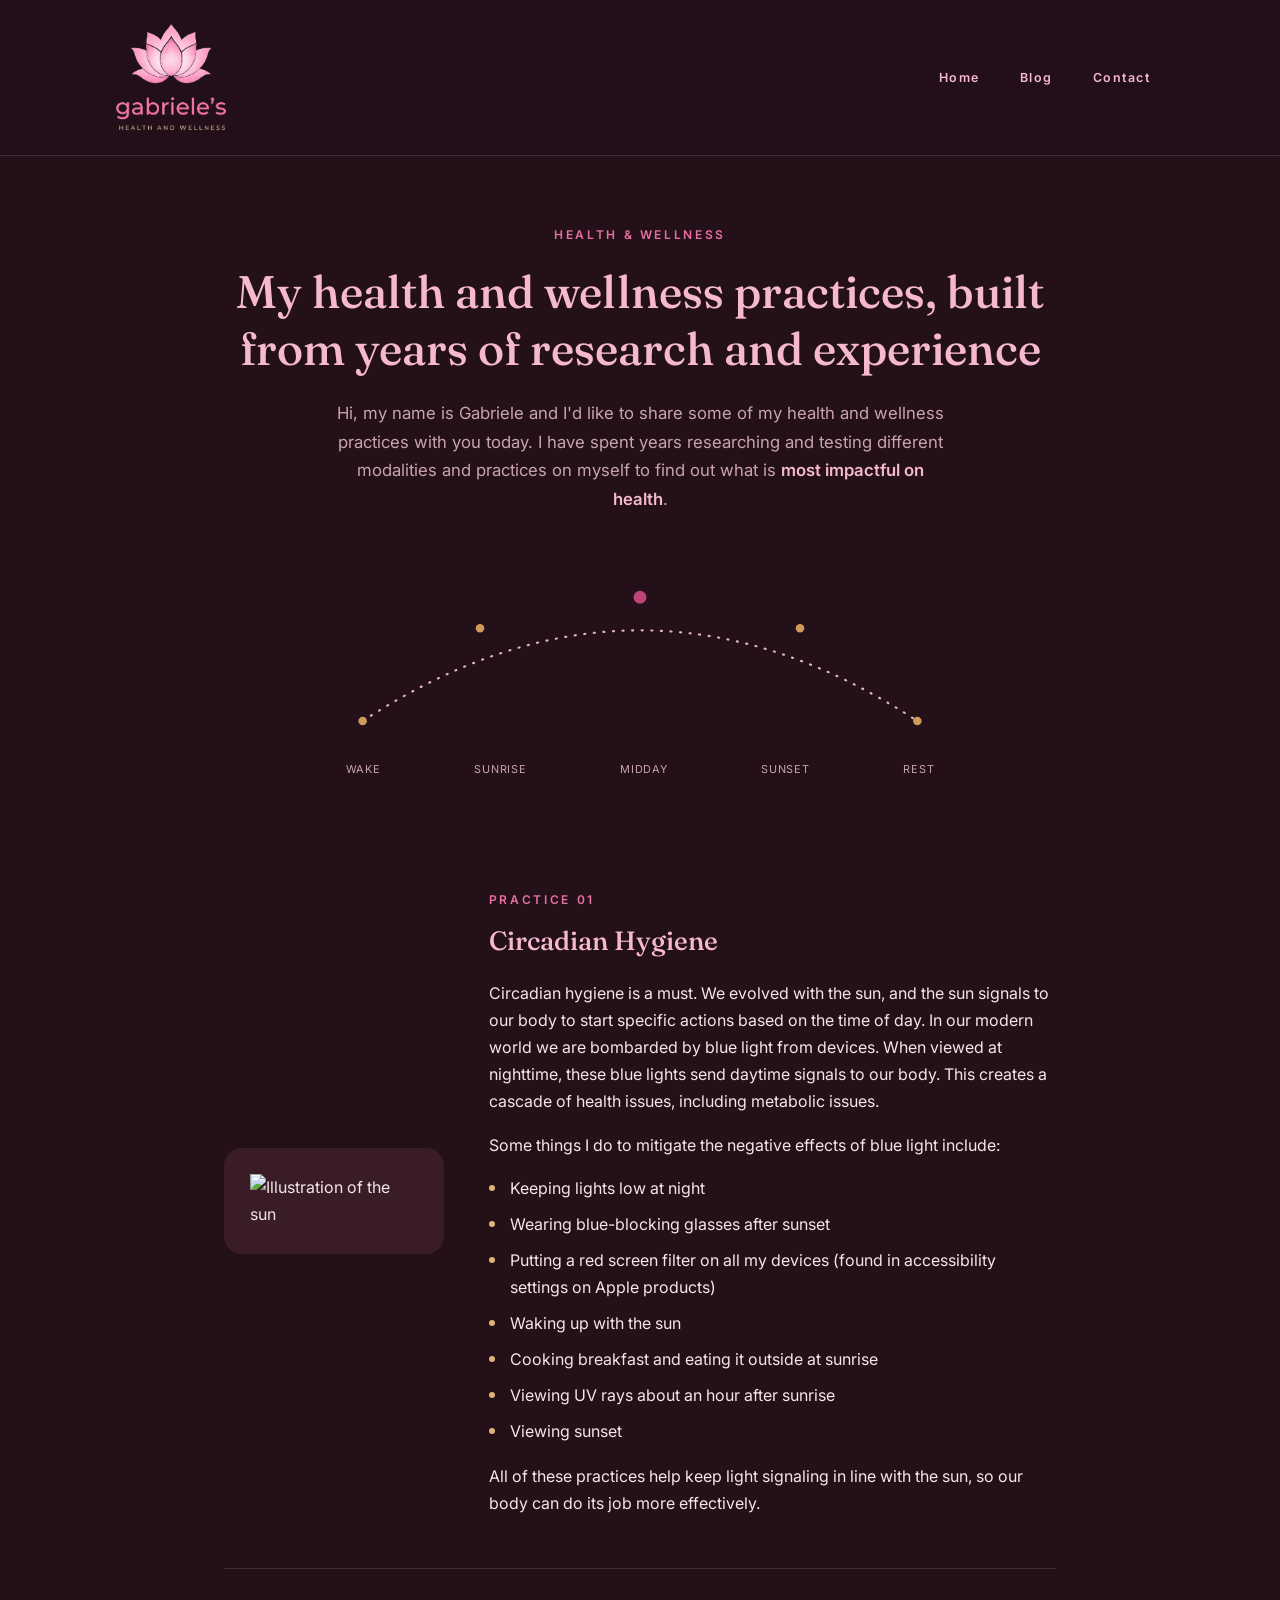
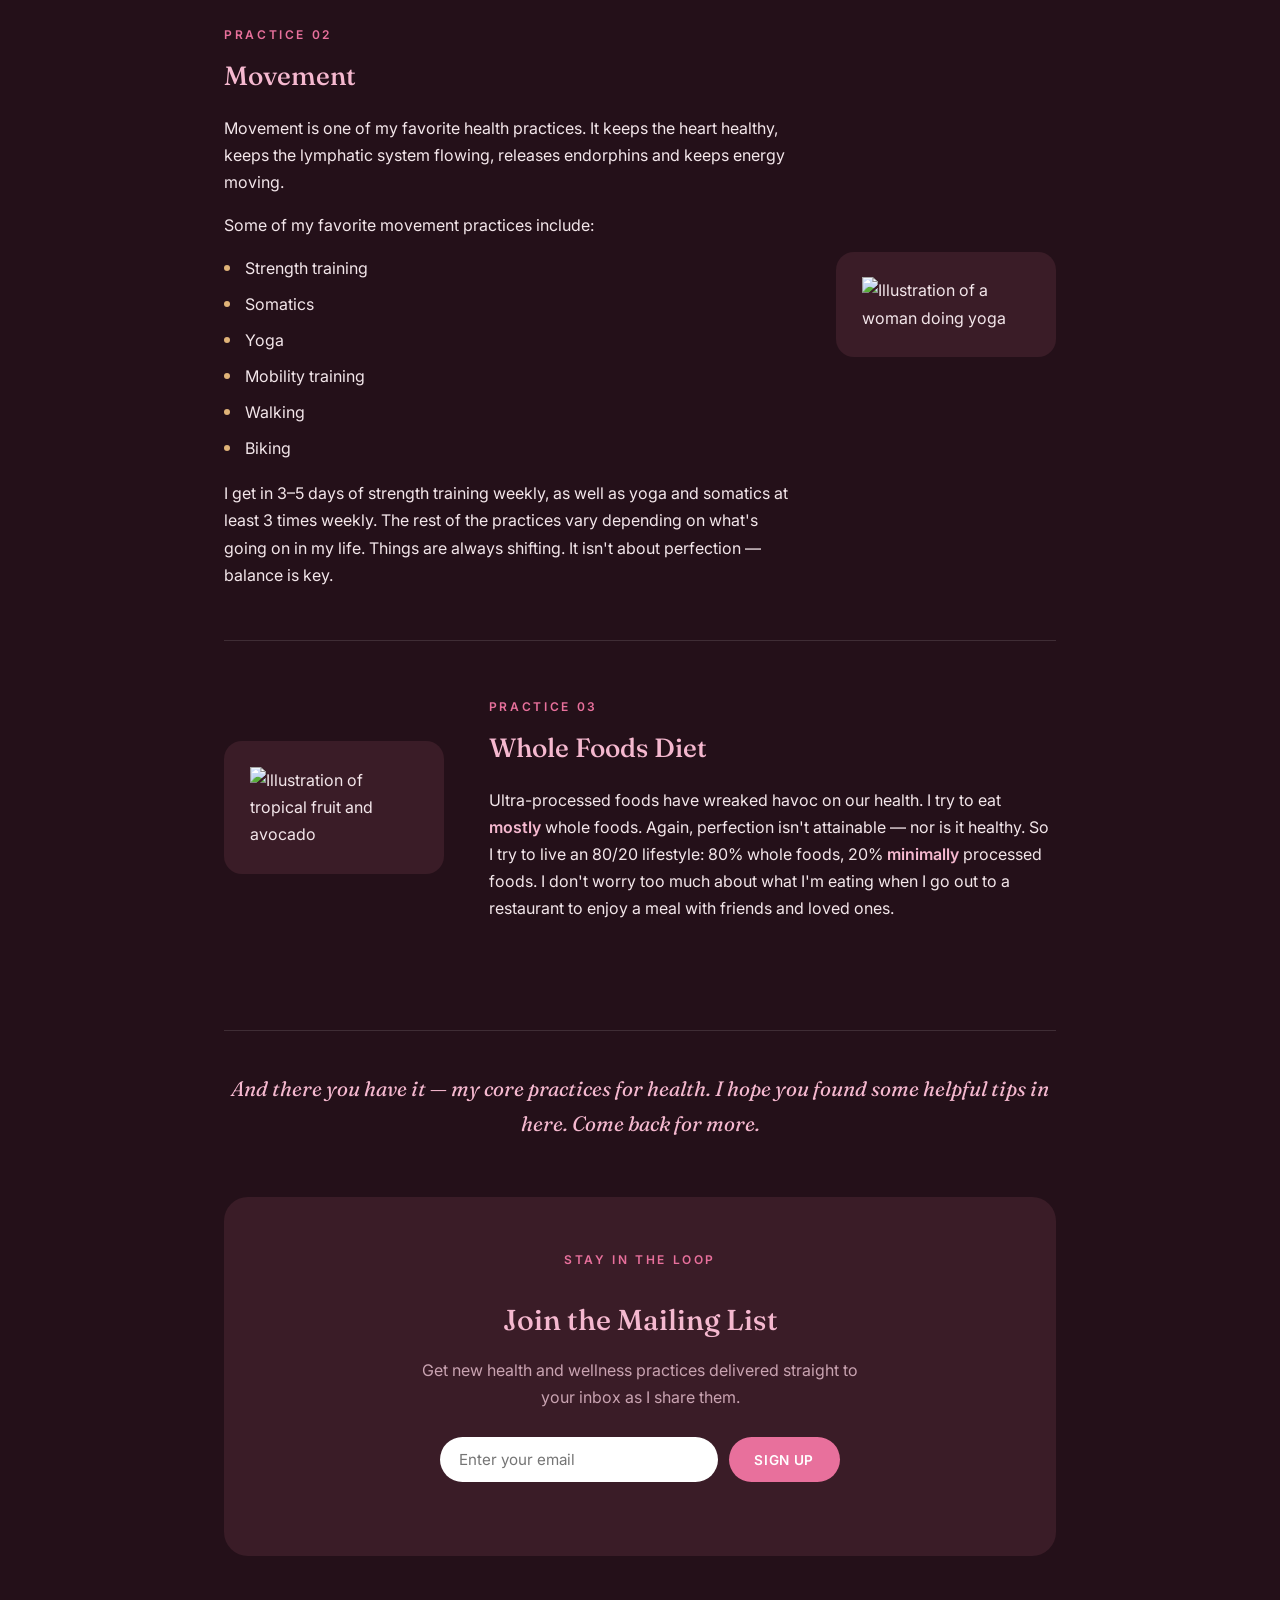
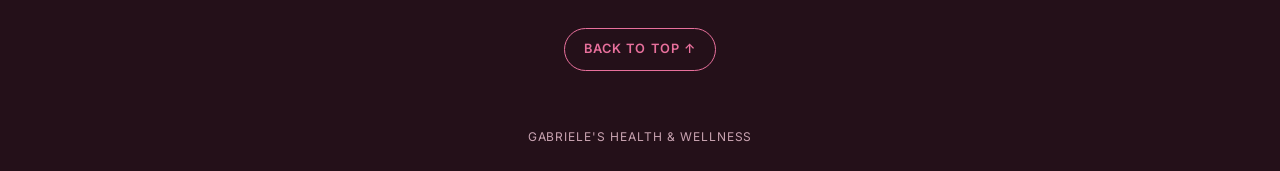
==== index.html @ 7db62a82 "initial commit" ====
<!DOCTYPE html>
<html lang="en">

<head>
    <title>Gabriele's Health &amp; Wellness</title>
    <link rel="stylesheet" href="css/styles.css">
</head>

<body>

    <header>
        <div class="header-inner">
            <img src="images/gabrieles-logo-final.png" alt="Gabriele's Health & Wellness"
                class="logo" />
            <nav>
                <ul>
                    <li><a href="index.html">Home</a></li>
                    <li><a href="blog.html">Blog</a></li>
                    <li><a href="mailto:gabrielemilan711@gmail.com">Contact</a></li>
                </ul>
            </nav>
        </div>
    </header>

    <main id="top"> 
        <div class="intro">
            <span class="eyebrow">Health &amp; Wellness</span>
            <h1>My health and wellness practices, built from years of research and experience</h1>
            <p>Hi, my name is Gabriele and I'd like to share some of my health and wellness practices with you today. I
                have spent years researching and testing different modalities and practices on myself to find out what
                is <span class="signature-line">most impactful on health</span>.</p>
        </div>

        <div class="arc-wrap">
            <svg viewBox="0 0 600 180" xmlns="http://www.w3.org/2000/svg" role="img"
                aria-label="Illustration of the sun's arc through a day, marking wake, sunrise viewing, midday and sunset">
                <path d="M 40 150 Q 300 -20 560 150" fill="none" stroke="#e3b3c5" stroke-width="2"
                    stroke-dasharray="1 8" stroke-linecap="round" />
                <circle cx="40" cy="150" r="4" fill="#cf9a5c" />
                <circle cx="150" cy="63" r="4" fill="#cf9a5c" />
                <circle cx="300" cy="34" r="6" fill="#bf4577" />
                <circle cx="450" cy="63" r="4" fill="#cf9a5c" />
                <circle cx="560" cy="150" r="4" fill="#cf9a5c" />
            </svg>
            <div class="arc-caption">
                <span>Wake</span>
                <span>Sunrise</span>
                <span>Midday</span>
                <span>Sunset</span>
                <span>Rest</span>
            </div>
        </div>

        <section class="practice">
            <div class="practice-media">
                <img src="https://i.postimg.cc/rsNMC6wS/circadian-sun.png" alt="Illustration of the sun" />
            </div>
            <div class="practice-body">
                <span class="eyebrow">Practice 01</span>
                <h2>Circadian Hygiene</h2>
                <p>Circadian hygiene is a must. We evolved with the sun, and the sun signals to our body to start
                    specific actions based on the time of day. In our modern world we are bombarded by blue light from
                    devices. When viewed at nighttime, these blue lights send daytime signals to our body. This creates
                    a cascade of health issues, including metabolic issues.</p>
                <p>Some things I do to mitigate the negative effects of blue light include:</p>
                <ul>
                    <li>Keeping lights low at night</li>
                    <li>Wearing blue-blocking glasses after sunset</li>
                    <li>Putting a red screen filter on all my devices (found in accessibility settings on Apple
                        products)</li>
                    <li>Waking up with the sun</li>
                    <li>Cooking breakfast and eating it outside at sunrise</li>
                    <li>Viewing UV rays about an hour after sunrise</li>
                    <li>Viewing sunset</li>
                </ul>
                <p>All of these practices help keep light signaling in line with the sun, so our body can do its job
                    more effectively.</p>
            </div>
        </section>

        <section class="practice reverse">
            <div class="practice-media">
                <img src="https://i.postimg.cc/9QJX1N1k/yoga-(2).png" alt="Illustration of a woman doing yoga" />
            </div>
            <div class="practice-body">
                <span class="eyebrow">Practice 02</span>
                <h2>Movement</h2>
                <p>Movement is one of my favorite health practices. It keeps the heart healthy, keeps the lymphatic
                    system flowing, releases endorphins and keeps energy moving.</p>
                <p>Some of my favorite movement practices include:</p>
                <ul>
                    <li>Strength training</li>
                    <li>Somatics</li>
                    <li>Yoga</li>
                    <li>Mobility training</li>
                    <li>Walking</li>
                    <li>Biking</li>
                </ul>
                <p>I get in 3–5 days of strength training weekly, as well as yoga and somatics at least 3 times weekly.
                    The rest of the practices vary depending on what's going on in my life. Things are always shifting.
                    It isn't about perfection — balance is key.</p>
            </div>
        </section>

        <section class="practice">
            <div class="practice-media">
                <img src="https://i.postimg.cc/LXr8LYv4/fruit.png" alt="Illustration of tropical fruit and avocado" />
            </div>
            <div class="practice-body">
                <span class="eyebrow">Practice 03</span>
                <h2>Whole Foods Diet</h2>
                <p>Ultra-processed foods have wreaked havoc on our health. I try to eat <span class="bold">mostly</span>
                    whole foods. Again, perfection isn't attainable — nor is it healthy. So I try to live an 80/20
                    lifestyle: 80% whole foods, 20% <span class="bold">minimally</span> processed foods. I don't worry
                    too much about what I'm eating when I go out to a restaurant to enjoy a meal with friends and loved
                    ones.</p>
            </div>
        </section>

        <p class="headfoot">And there you have it — my core practices for health. I hope you found some helpful tips in
            here. Come back for more.</p>

            <section class="mailing-list">
                <span class="eyebrow">Stay in the Loop</span>
                <h2>Join the Mailing List</h2>
                <p>Get new health and wellness practices delivered straight to your inbox as I share them.</p>
            
                <form id="mailing-list-form" class="mailing-form">
                    <label for="mailing-email" class="sr-only">Email address</label>
                    <input type="email" id="mailing-email" name="email" placeholder="Enter your email" required />
                    <button type="submit">Sign Up</button>
                </form>
            
                <p id="mailing-list-message" class="mailing-message"></p>
            </section>
    </main>

    <a href="#top" class="back-to-top">Back to top ↑</a>

    <footer class="site-footer">
        Gabriele's Health &amp; Wellness
    </footer>
<script src="js/custom-index.js"></script>
</body>

</html>
---- css/styles.css ----
@import url('https://fonts.googleapis.com/css2?family=Fraunces:ital,opsz,wght@0,9..144,300;0,9..144,400;0,9..144,500;0,9..144,600;1,9..144,400&family=Inter:wght@400;500;600&display=swap');

:root {
  --cream:   #241019;
  --blush:   #3a1c27;
  --rose:    #e8709c;
  --rose-deep: #f5b8cf;
  --ink:     #f3e6ea;
  --ink-soft:#c9a3b1;
  --gold:    #e0b378;
  --line:    rgba(255,255,255,0.12);
  --max-w:   880px;
}

*{ 
  box-sizing: border-box; 
}

html { 
  scroll-behavior: smooth; 
}

body {
  margin: 0;
  background: var(--cream);
  color: var(--ink);
  font-family: 'Inter', sans-serif;
  line-height: 1.7;
  -webkit-font-smoothing: antialiased;
}

h1, h2, h3 {
  font-family: 'Fraunces', serif;
  color: var(--rose-deep);
  margin: 0;
}

a { 
  color: inherit; 
}

img { 
  max-width: 100%; 
  display: block; 
}

header {
  position: sticky;
  top: 0;
  z-index: 50;
  background: rgba(36,16,25,0.92);
  backdrop-filter: blur(10px);
  border-bottom: 1px solid var(--line);
}

.header-inner {
  max-width: 1100px;
  margin:0 auto;
  padding: 1.4rem 1.5rem;
  display: flex;
  align-items: center;
  justify-content: space-between;
  gap: 1rem;
}

.logo {
  max-height: 110px;
  width: auto;
}

nav ul {
  display: flex;
  gap: 0.5rem;
  list-style: none;
  margin: 0;
  padding: 0;
}

nav a {
  display: inline-block;
  text-decoration: none;
  color: var(--rose-deep);
  font-size: 0.78rem;
  font-weight: 600;
  letter-spacing: 0.12em;
  padding: 0.55rem 1rem;
  border-radius: 999px;
  transition: background 0.2s ease, color 0.2s ease;
}

nav a:hover {
  background: var(--rose);
  color: #fff;
}

main {
  max-width: var(--max-w);
  margin: 0 auto;
  padding: 4rem 1.5rem 2rem;
}

.intro { 
  text-align: center; 
  margin-bottom: 2.5rem; 
}

.eyebrow {
  display: inline-block;
  font-size: 0.75rem;
  font-weight: 600;
  letter-spacing: 0.22em;
  text-transform: uppercase;
  color: var(--rose);
  margin-bottom: 1.1rem;
}

.intro h1 {
  font-size: clamp(2rem, 4.4vw, 2.85rem);
  font-weight: 500;
  line-height: 1.25;
  max-width: 34ch;
  margin: 0 auto 1.4rem;
}

.intro p {
  max-width: 56ch;
  margin: 0 auto;
  color: var(--ink-soft);
  font-size: 1.05rem;
}

.intro .signature-line {
  color: var(--rose-deep);
  font-weight: 600;
}

.arc-wrap {
  margin: 3rem auto 3.5rem;
  max-width: 640px;
}

.arc-wrap svg { 
  width: 100%; 
  height: auto; 
  display: block; 
}

.arc-caption {
  display: flex;
  justify-content: space-between;
  font-size: 0.68rem;
  letter-spacing: 0.08em;
  text-transform: uppercase;
  color: var(--ink-soft);
  margin-top: 0.4rem;
  padding: 0 4%;
}

.practice {
  display: grid;
  grid-template-columns: 220px 1fr;
  gap: 2.8rem;
  align-items: center;
  padding: 3.2rem 0;
  border-top: 1px solid var(--line);
}

.practice:first-of-type { 
  border-top: none; 
}

.practice.reverse {
  grid-template-columns: 1fr 220px;
}

.practice.reverse .practice-media { 
  order: 2; 
}

.practice.reverse .practice-body { 
  order: 1; 
}

.practice-media {
  background: var(--blush);
  border-radius: 18px;
  padding: 1.6rem;
}

.practice-media img {
  width: 100%;
  height: auto;
}

.practice-body .eyebrow { 
  margin-bottom: 0.5rem; 
}

.practice h2 {
  font-size: 1.65rem;
  font-weight: 500;
  margin-bottom: 1rem;
}

.practice p { 
  margin: 0 0 1rem; 
  color:var(--ink); 
}

.practice p:last-child { 
  margin-bottom:0; 
}

.practice ul {
  margin: 0 0 1.1rem;
  padding-left: 0;
  list-style: none;
}

.practice li {
  position: relative;
  padding-left: 1.3rem;
  margin-bottom: 0.55rem;
}

.practice li::before {
  content: "";
  position: absolute;
  left: 0;
  top: 0.62em;
  width: 6px;
  height: 6px;
  border-radius: 50%;
  background: var(--gold);
}

.bold { 
  font-weight: 600; 
  color: var(--rose-deep); 
}

.headfoot {
  text-align: center;
  margin: 3.5rem 0 1rem;
  padding-top: 2.5rem;
  border-top: 1px solid var(--line);
  font-family: 'Fraunces', serif;
  font-style: italic;
  font-size: 1.3rem;
  color: var(--rose-deep);
}

footer.site-footer {
  text-align: center;
  padding: 1.5rem;
  font-size: 0.75rem;
  letter-spacing: 0.08em;
  text-transform: uppercase;
  color: var(--ink-soft);
}

@media (max-width: 680px) {
  .header-inner { 
    flex-direction: column; 
    gap: 0.5rem; 
    padding: 1rem 1rem 0.7rem; 
  }
  nav ul { 
    gap: 0.2rem; 
  } 

  nav a { 
    padding: 0.45rem 0.7rem; 
    font-size: 0.7rem; 
  }

  .logo { 
    max-height: 78px; 
  }

  main { 
    padding: 2.5rem 1.25rem 1rem; 
  }

  .practice,
  .practice.reverse {
    grid-template-columns: 1fr;
  }

  .practice.reverse .practice-media,
  .practice.reverse .practice-body { 
    order: initial; 
  }

  .practice-media { 
    max-width: 220px; 
    margin:0 auto; 
  }
}

.mailing-list{
  text-align:center;
  background:var(--blush);
  border-radius:24px;
  padding:3rem 2rem;
  margin:3.5rem 0 2.5rem;
}

.mailing-list h2{
  font-size:1.8rem;
  font-weight:500;
  margin:0.5rem 0 0.75rem;
}

.mailing-list p{
  color:var(--ink-soft);
  max-width:46ch;
  margin:0 auto 1.6rem;
}

.mailing-form{
  display:flex;
  justify-content:center;
  gap:0.7rem;
  flex-wrap:wrap;
}

.mailing-form input[type="email"]{
  font-family:'Inter', sans-serif;
  font-size:0.95rem;
  padding:0.75rem 1.1rem;
  border:1px solid var(--line);
  border-radius:999px;
  background:#fff;
  color:var(--ink);
  min-width:260px;
}

.mailing-form input[type="email"]:focus{
  outline:2px solid var(--rose);
  outline-offset:2px;
}

.mailing-form button{
  font-family:'Inter', sans-serif;
  font-size:0.85rem;
  font-weight:600;
  letter-spacing:0.05em;
  text-transform:uppercase;
  color:#fff;
  background:var(--rose);
  border:none;
  padding:0.75rem 1.6rem;
  border-radius:999px;
  cursor:pointer;
  transition:background 0.2s ease;
}

.mailing-form button:hover{
  background:var(--rose-deep);
}

.mailing-message{
  margin-top:1rem;
  font-size:0.95rem;
  font-weight:600;
  color:var(--rose-deep);
}

.sr-only{
  position:absolute;
  width:1px;
  height:1px;
  padding:0;
  margin:-1px;
  overflow:hidden;
  clip:rect(0,0,0,0);
  white-space:nowrap;
  border:0;
}

.back-to-top{
  display:block;
  width:fit-content;
  margin:0 auto 2rem;
  text-decoration:none;
  color:var(--rose);
  font-size:0.8rem;
  font-weight:600;
  letter-spacing:0.08em;
  text-transform:uppercase;
  padding:0.6rem 1.2rem;
  border:1px solid var(--rose);
  border-radius:999px;
  transition:background 0.2s ease, color 0.2s ease;
}

.back-to-top:hover{
  background:var(--rose);
  color:#fff;
}

.coming-soon{
  text-align:center;
  padding:5rem 1.5rem;
  max-width:600px;
  margin:0 auto;
}

.coming-soon h1{
  font-size:clamp(2rem, 5vw, 3rem);
  font-weight:500;
  margin:0.5rem 0 1rem;
}

.coming-soon p{
  color:var(--ink-soft);
  font-size:1.1rem;
}

@media (prefers-reduced-motion: reduce) {
  html { 
    scroll-behavior:auto; 
  }
}
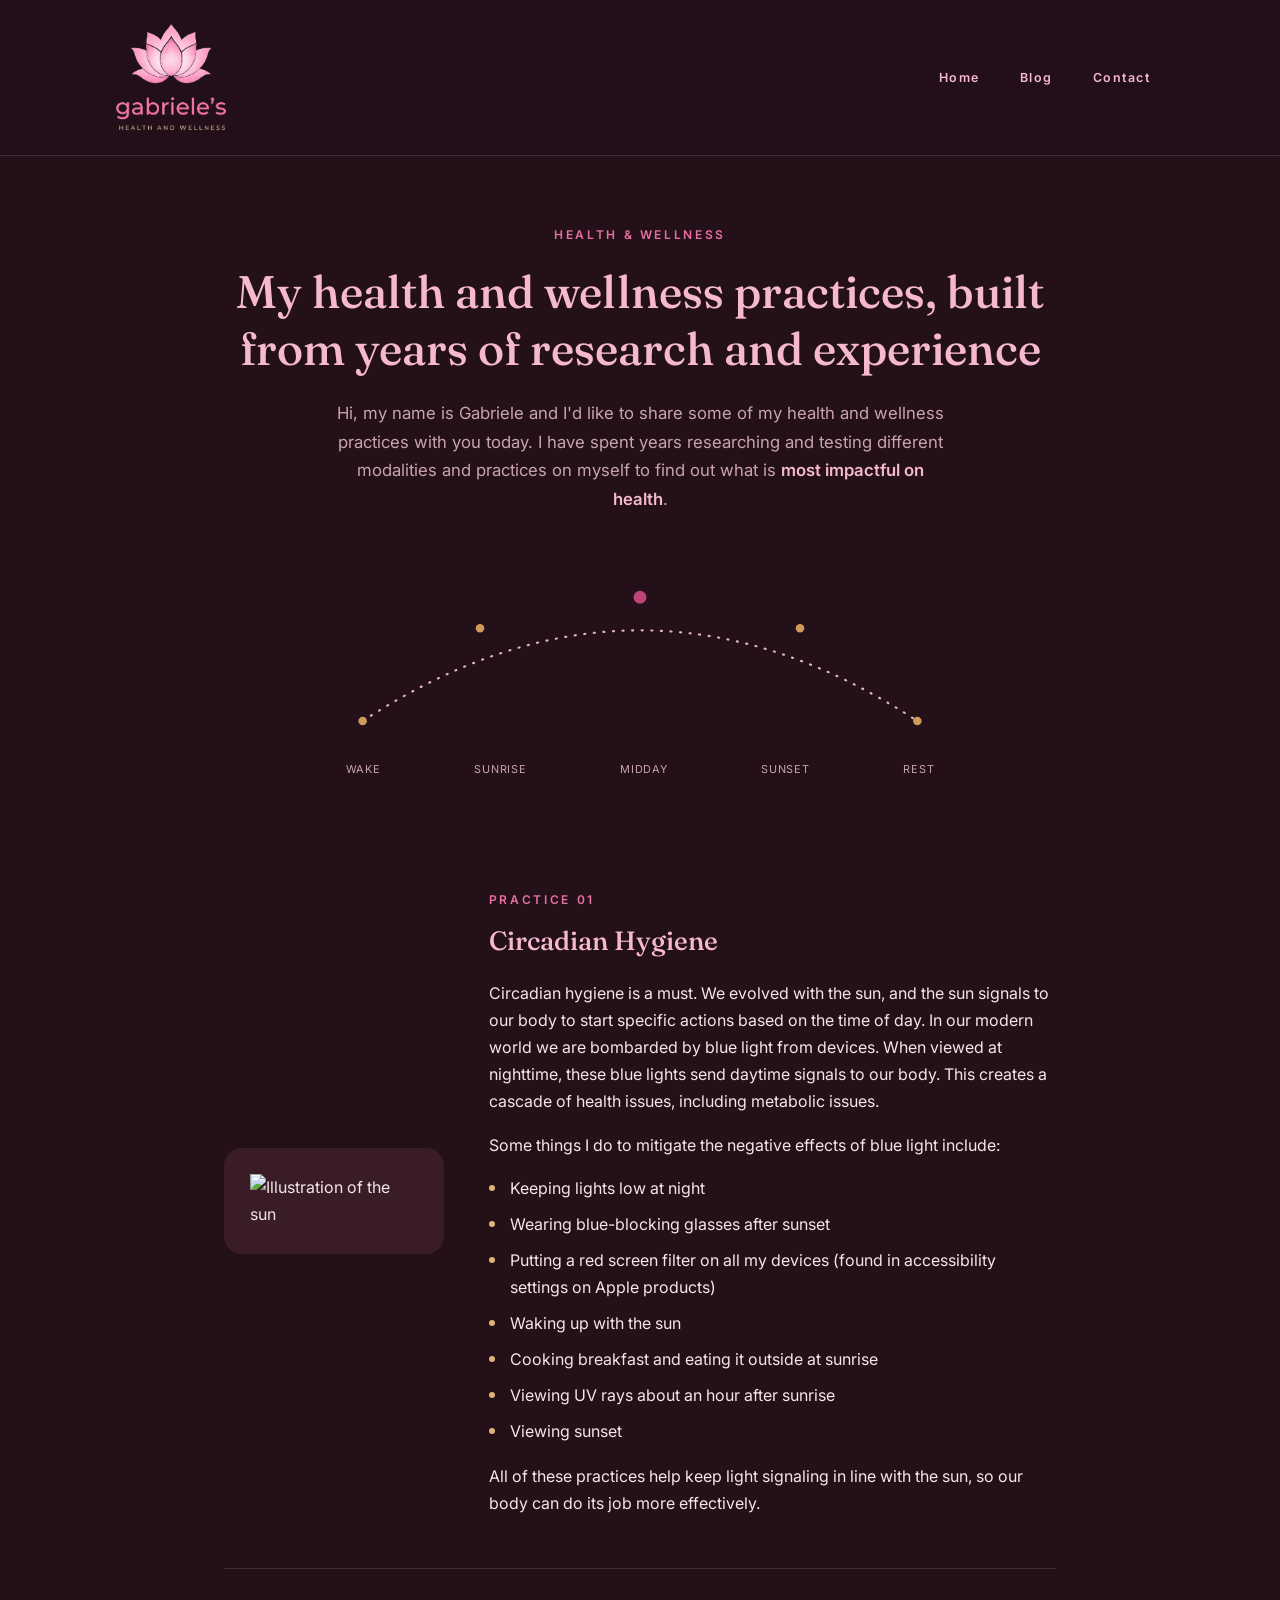
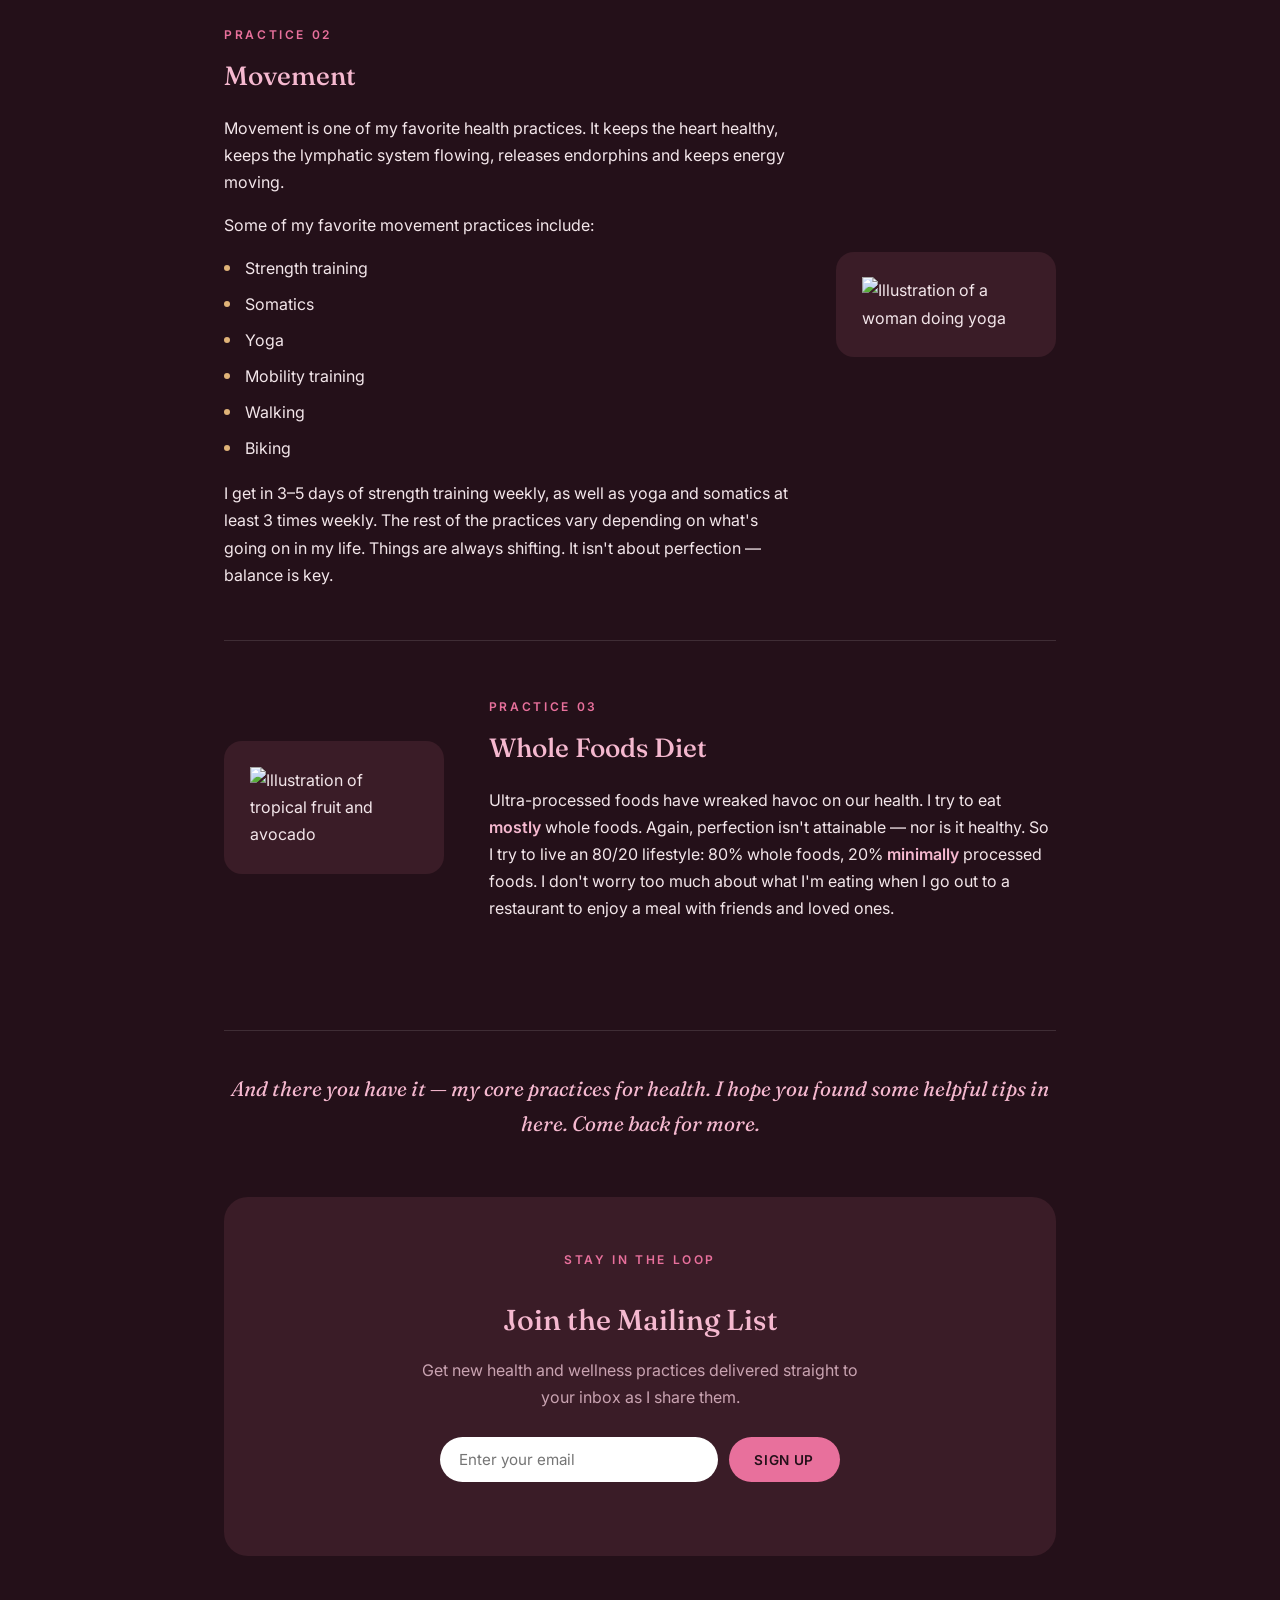
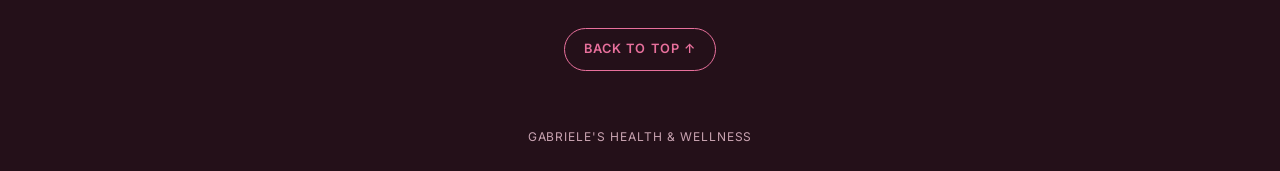
==== commit 2b0e3465: "Fix mobile viewport on blog page" ====
--- a/index.html
+++ b/index.html
@@ -4,6 +4,7 @@
 <head>
     <title>Gabriele's Health &amp; Wellness</title>
     <link rel="stylesheet" href="css/styles.css">
+    <meta name="viewport" content="width=device-width, initial-scale=1.0" />
 </head>
 
 <body>
@@ -51,7 +52,7 @@
             </div>
         </div>
 
-        <section class="practice">
+        <section class="practice" id="circadian-hygiene">
             <div class="practice-media">
                 <img src="https://i.postimg.cc/rsNMC6wS/circadian-sun.png" alt="Illustration of the sun" />
             </div>
@@ -78,7 +79,7 @@
             </div>
         </section>
 
-        <section class="practice reverse">
+        <section class="practice reverse" id="movement">
             <div class="practice-media">
                 <img src="https://i.postimg.cc/9QJX1N1k/yoga-(2).png" alt="Illustration of a woman doing yoga" />
             </div>
@@ -102,7 +103,7 @@
             </div>
         </section>
 
-        <section class="practice">
+        <section class="practice" id="whole-foods-diet">
             <div class="practice-media">
                 <img src="https://i.postimg.cc/LXr8LYv4/fruit.png" alt="Illustration of tropical fruit and avocado" />
             </div>
--- a/css/styles.css
+++ b/css/styles.css
@@ -259,7 +259,7 @@
   color: var(--ink-soft);
 }
 
-@media (max-width: 680px) {
+@media (max-width: 700px) {
   .header-inner { 
     flex-direction: column; 
     gap: 0.5rem; 
@@ -347,7 +347,7 @@
   font-weight:600;
   letter-spacing:0.05em;
   text-transform:uppercase;
-  color:#fff;
+  color:var(--cream);
   background:var(--rose);
   border:none;
   padding:0.75rem 1.6rem;
@@ -418,6 +418,115 @@
   font-size:1.1rem;
 }
 
+.post-date{
+  display:block;
+  margin-top:0.9rem;
+  font-size:0.85rem;
+  color:var(--ink-soft);
+  letter-spacing:0.03em;
+}
+
+.quiz-wrap{
+  max-width:600px;
+  margin:0 auto;
+  padding:2rem 0 3rem;
+  text-align:center;
+}
+
+.quiz-wrap h1{
+  font-size:clamp(2rem, 4.4vw, 2.7rem);
+  font-weight:500;
+  margin:0.5rem 0 0.75rem;
+}
+
+.quiz-wrap > p{
+  color:var(--ink-soft);
+}
+
+.quiz-card{
+  background:var(--blush);
+  border-radius:24px;
+  padding:2.5rem 2rem;
+  margin-top:2rem;
+}
+
+.quiz-question-text{
+  font-family:'Fraunces', serif;
+  font-size:1.3rem;
+  font-weight:500;
+  color:var(--rose-deep);
+  margin:0 0 1.5rem;
+}
+
+.quiz-options{
+  display:flex;
+  flex-direction:column;
+  gap:0.75rem;
+}
+
+.quiz-options button{
+  font-family:'Inter', sans-serif;
+  font-size:0.95rem;
+  text-align:left;
+  background:var(--cream);
+  border:1px solid var(--line);
+  border-radius:14px;
+  padding:0.9rem 1.2rem;
+  cursor:pointer;
+  color:var(--ink);
+  transition:border-color 0.2s ease, background 0.2s ease;
+}
+
+.quiz-options button:hover{
+  border-color:var(--rose);
+  background:var(--blush);
+}
+
+.quiz-result h2{
+  font-size:1.7rem;
+  margin:0.5rem 0 0.75rem;
+}
+
+.quiz-result p{
+  color:var(--ink);
+  margin-bottom:1.5rem;
+}
+
+.quiz-cta{
+  display:inline-block;
+  text-decoration:none;
+  background:var(--rose);
+  color:var(--cream);
+  font-weight:600;
+  font-size:0.9rem;
+  padding:0.75rem 1.5rem;
+  border-radius:999px;
+  margin-bottom:1rem;
+}
+
+.quiz-cta:hover{
+  background:var(--rose-deep);
+  color:var(--cream);
+}
+
+.quiz-restart{
+  display:block;
+  margin:0 auto;
+  background:none;
+  border:none;
+  color:var(--ink-soft);
+  font-size:0.85rem;
+  text-decoration:underline;
+  cursor:pointer;
+}
+
+.quiz-progress{
+  margin-top:1.5rem;
+  font-size:0.8rem;
+  color:var(--ink-soft);
+  letter-spacing:0.05em;
+}
+
 @media (prefers-reduced-motion: reduce) {
   html { 
     scroll-behavior:auto; 
